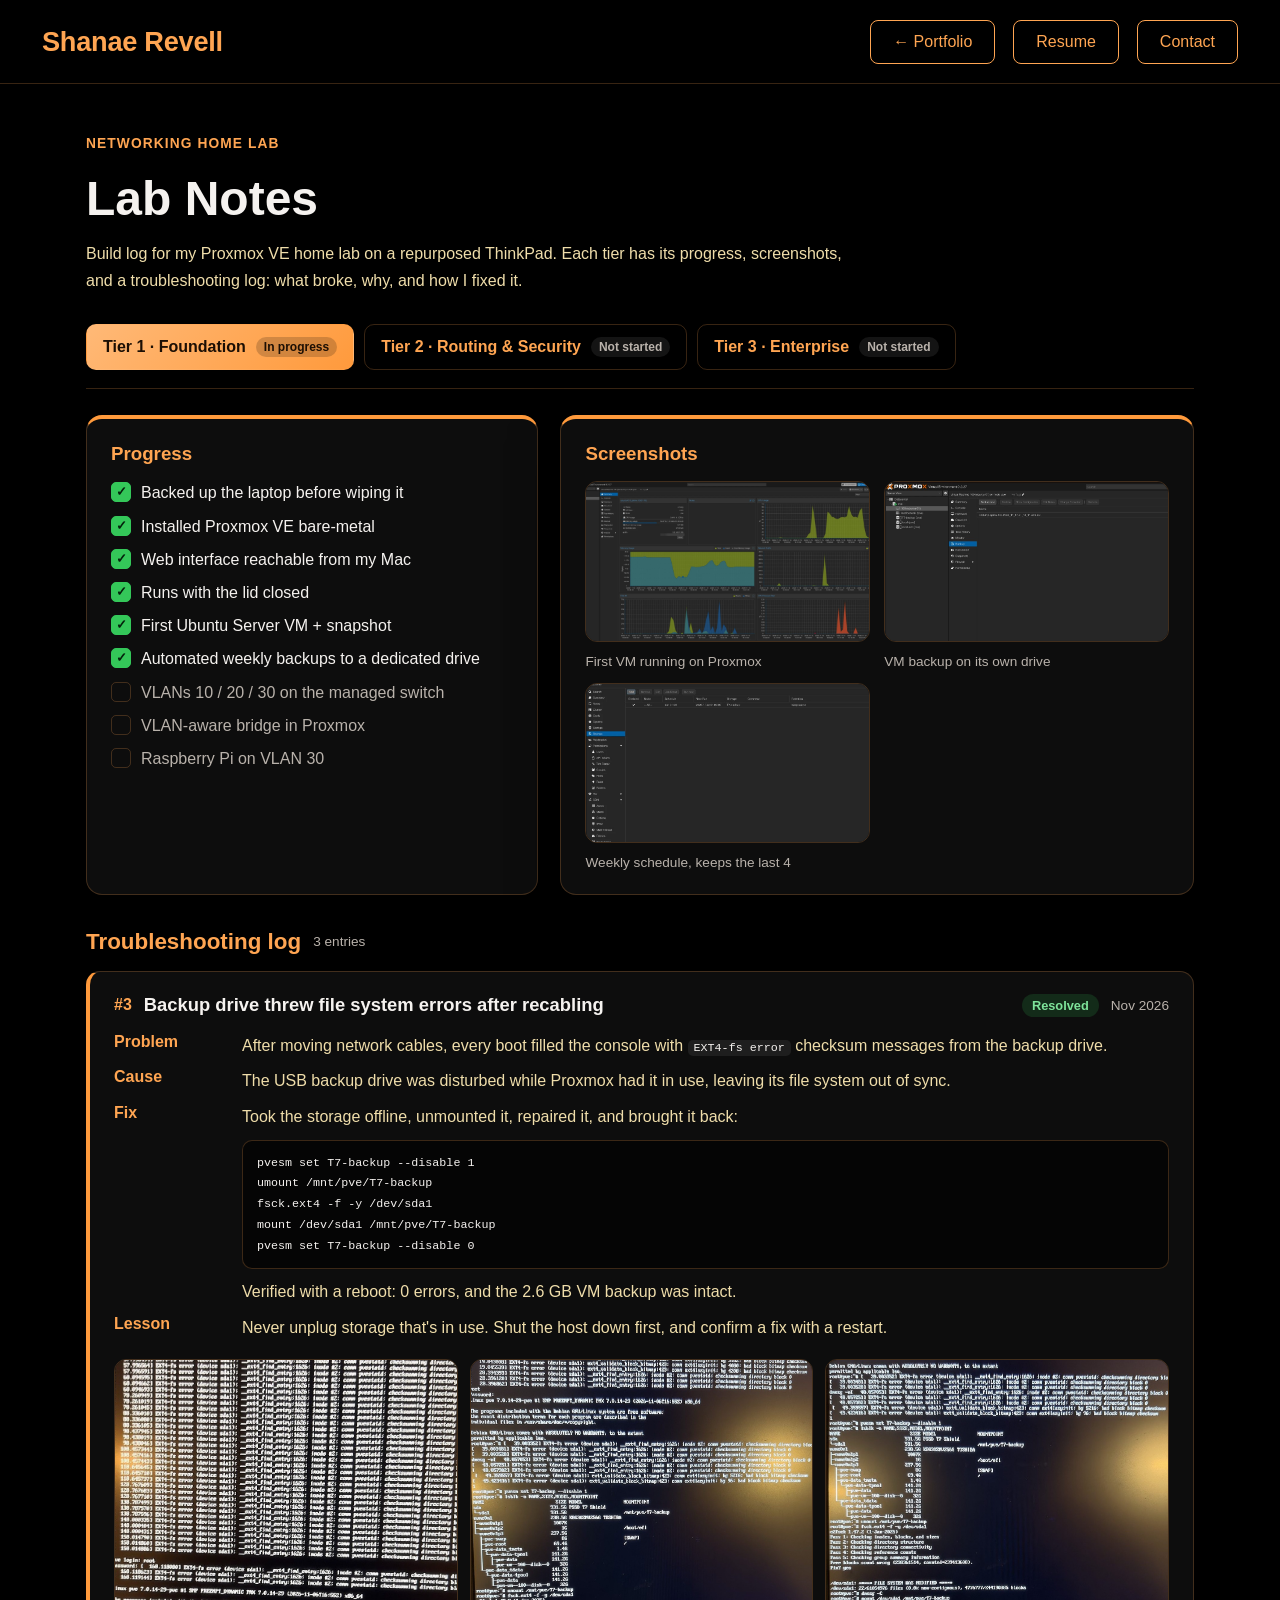
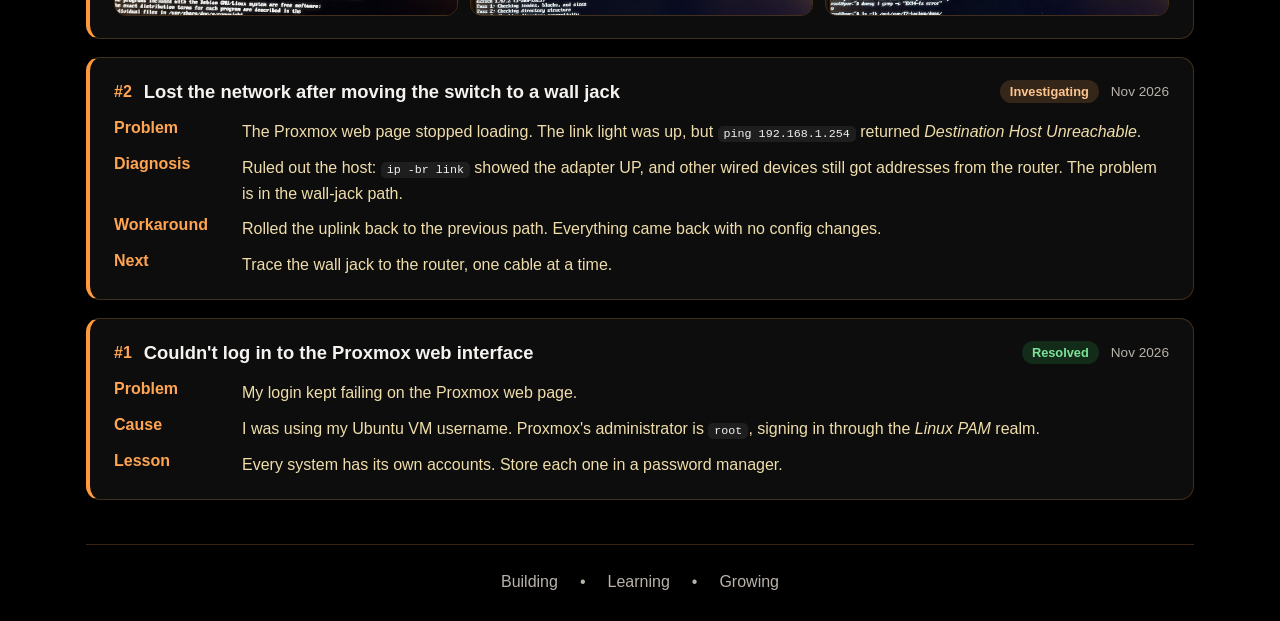
==== homelab.html @ 6f26cfc4 "Add Lab Notes page with per-tier troubleshooting log Home Lab card gets the backups screenshot and a" ====
<!DOCTYPE html>
<html lang="en">
<head>
  <!-- Basic page setup -->
  <meta charset="UTF-8" />
  <meta name="viewport" content="width=device-width, initial-scale=1.0" />

  <title>Home Lab Notes | Shanae Revell</title>
  <meta name="description" content="Build log for Shanae Revell's Proxmox home lab: progress by tier, screenshots, and a troubleshooting log of what broke and how it was fixed." />

  <!-- Tab icon -->
  <link rel="icon" href="images/favicon.svg" type="image/svg+xml" />
  <link rel="apple-touch-icon" href="images/apple-touch-icon.png" />
  <meta name="theme-color" content="#000000" />

  <!-- Same look as the main page, plus the styles only this page uses -->
  <link rel="stylesheet" href="style.css?v=37" />
  <link rel="stylesheet" href="labnotes.css?v=1" />
</head>

<body>

  <!-- =========================
       NAVIGATION BAR
  ========================== -->
  <header class="navbar">
    <h1 class="logo">Shanae Revell</h1>

    <nav aria-label="Main navigation">
      <a href="index.html#projects">← Portfolio</a>
      <a href="Documents/ShanaeRevell_Resume.pdf?v=5" target="_blank" rel="noopener noreferrer" data-goatcounter-click="resume-labnotes" data-goatcounter-title="Resume (lab notes)">Resume</a>
      <button type="button" id="contactButton">Contact</button>
    </nav>
  </header>

  <main class="container">

    <!-- =========================
         PAGE HEADER
    ========================== -->
    <section class="lab-header">
      <p class="eyebrow">Networking Home Lab</p>
      <h2>Lab Notes</h2>
      <p class="lab-intro">
        Build log for my Proxmox VE home lab on a repurposed ThinkPad. Each tier has its progress,
        screenshots, and a troubleshooting log: what broke, why, and how I fixed it.
      </p>
    </section>

    <!-- =========================
         TIER TABS
         Each button shows one tier. Works without JavaScript too
         (every tier is then shown, one after another).
    ========================== -->
    <div class="tier-tabs" role="tablist" aria-label="Lab tiers">
      <button type="button" class="tier-tab" role="tab" data-tier="tier-1">
        Tier 1 · Foundation <span class="tab-status status-progress">In progress</span>
      </button>
      <button type="button" class="tier-tab" role="tab" data-tier="tier-2">
        Tier 2 · Routing &amp; Security <span class="tab-status">Not started</span>
      </button>
      <button type="button" class="tier-tab" role="tab" data-tier="tier-3">
        Tier 3 · Enterprise <span class="tab-status">Not started</span>
      </button>
    </div>

    <!-- =========================
         TIER 1: FOUNDATION
    ========================== -->
    <section class="tier-panel" id="tier-1" role="tabpanel" aria-label="Tier 1: Foundation">

      <div class="tier-grid">
        <!-- Progress checklist -->
        <div class="lab-card">
          <h3>Progress</h3>
          <ul class="checklist">
            <li class="done">Backed up the laptop before wiping it</li>
            <li class="done">Installed Proxmox VE bare-metal</li>
            <li class="done">Web interface reachable from my Mac</li>
            <li class="done">Runs with the lid closed</li>
            <li class="done">First Ubuntu Server VM + snapshot</li>
            <li class="done">Automated weekly backups to a dedicated drive</li>
            <li>VLANs 10 / 20 / 30 on the managed switch</li>
            <li>VLAN-aware bridge in Proxmox</li>
            <li>Raspberry Pi on VLAN 30</li>
          </ul>
        </div>

        <!-- Screenshots (click to enlarge) -->
        <div class="lab-card">
          <h3>Screenshots</h3>
          <div class="lab-shots">
            <figure>
              <button type="button" class="screenshot-button" onclick="openImage('images/HomeLab-proxmox-summary.jpg')">
                <img src="images/HomeLab-proxmox-summary.jpg" alt="Proxmox summary for the ubuntu-01 VM" />
              </button>
              <figcaption>First VM running on Proxmox</figcaption>
            </figure>
            <figure>
              <button type="button" class="screenshot-button" onclick="openImage('images/homelab/t1-backups.jpg')">
                <img src="images/homelab/t1-backups-thumb.jpg" alt="Proxmox backup list showing a 2.71 GB backup of ubuntu-01 on T7-backup" />
              </button>
              <figcaption>VM backup on its own drive</figcaption>
            </figure>
            <figure>
              <button type="button" class="screenshot-button" onclick="openImage('images/homelab/t1-backup-job.jpg')">
                <img src="images/homelab/t1-backup-job-thumb.jpg" alt="Proxmox backup job: every Sunday at 01:00, keep last 4" />
              </button>
              <figcaption>Weekly schedule, keeps the last 4</figcaption>
            </figure>
          </div>
        </div>
      </div>

      <!-- Troubleshooting log for this tier -->
      <h3 class="log-title">Troubleshooting log <span class="log-count">3 entries</span></h3>

      <article class="issue">
        <header class="issue-head">
          <span class="issue-num">#3</span>
          <h4>Backup drive threw file system errors after recabling</h4>
          <span class="issue-status resolved">Resolved</span>
          <span class="issue-date">Nov 2026</span>
        </header>
        <dl class="issue-body">
          <dt>Problem</dt>
          <dd>After moving network cables, every boot filled the console with <code>EXT4-fs error</code> checksum messages from the backup drive.</dd>
          <dt>Cause</dt>
          <dd>The USB backup drive was disturbed while Proxmox had it in use, leaving its file system out of sync.</dd>
          <dt>Fix</dt>
          <dd>
            Took the storage offline, unmounted it, repaired it, and brought it back:
            <pre><code>pvesm set T7-backup --disable 1
umount /mnt/pve/T7-backup
fsck.ext4 -f -y /dev/sda1
mount /dev/sda1 /mnt/pve/T7-backup
pvesm set T7-backup --disable 0</code></pre>
            Verified with a reboot: 0 errors, and the 2.6 GB VM backup was intact.
          </dd>
          <dt>Lesson</dt>
          <dd>Never unplug storage that's in use. Shut the host down first, and confirm a fix with a restart.</dd>
        </dl>
        <div class="issue-shots">
          <button type="button" class="screenshot-button" onclick="openImage('images/homelab/t1-issue1-errors.jpg')">
            <img src="images/homelab/t1-issue1-errors.jpg" alt="Console full of EXT4-fs checksum errors" />
          </button>
          <button type="button" class="screenshot-button" onclick="openImage('images/homelab/t1-issue1-fsck.jpg')">
            <img src="images/homelab/t1-issue1-fsck.jpg" alt="fsck.ext4 completing all five passes and fixing the file system" />
          </button>
          <button type="button" class="screenshot-button" onclick="openImage('images/homelab/t1-issue1-verified.jpg')">
            <img src="images/homelab/t1-issue1-verified.jpg" alt="Zero EXT4 errors and the backup files listed after the repair" />
          </button>
        </div>
      </article>

      <article class="issue">
        <header class="issue-head">
          <span class="issue-num">#2</span>
          <h4>Lost the network after moving the switch to a wall jack</h4>
          <span class="issue-status open">Investigating</span>
          <span class="issue-date">Nov 2026</span>
        </header>
        <dl class="issue-body">
          <dt>Problem</dt>
          <dd>The Proxmox web page stopped loading. The link light was up, but <code>ping 192.168.1.254</code> returned <em>Destination Host Unreachable</em>.</dd>
          <dt>Diagnosis</dt>
          <dd>Ruled out the host: <code>ip -br link</code> showed the adapter UP, and other wired devices still got addresses from the router. The problem is in the wall-jack path.</dd>
          <dt>Workaround</dt>
          <dd>Rolled the uplink back to the previous path. Everything came back with no config changes.</dd>
          <dt>Next</dt>
          <dd>Trace the wall jack to the router, one cable at a time.</dd>
        </dl>
      </article>

      <article class="issue">
        <header class="issue-head">
          <span class="issue-num">#1</span>
          <h4>Couldn't log in to the Proxmox web interface</h4>
          <span class="issue-status resolved">Resolved</span>
          <span class="issue-date">Nov 2026</span>
        </header>
        <dl class="issue-body">
          <dt>Problem</dt>
          <dd>My login kept failing on the Proxmox web page.</dd>
          <dt>Cause</dt>
          <dd>I was using my Ubuntu VM username. Proxmox's administrator is <code>root</code>, signing in through the <em>Linux PAM</em> realm.</dd>
          <dt>Lesson</dt>
          <dd>Every system has its own accounts. Store each one in a password manager.</dd>
        </dl>
      </article>
    </section>

    <!-- =========================
         TIER 2: ROUTING & SECURITY
    ========================== -->
    <section class="tier-panel" id="tier-2" role="tabpanel" aria-label="Tier 2: Routing and Security">
      <div class="tier-grid">
        <div class="lab-card">
          <h3>Progress</h3>
          <ul class="checklist">
            <li>pfSense VM: WAN plus a VLAN trunk for the lab</li>
            <li>VLAN 20 / 30 interfaces with DHCP</li>
            <li>DNS for the lab</li>
            <li>Firewall rules: the Pi can't reach management</li>
            <li>WireGuard VPN from my phone</li>
            <li>Config backup</li>
          </ul>
        </div>
        <div class="lab-card">
          <h3>Screenshots</h3>
          <div class="lab-shots">
            <div class="placeholder-box">Firewall rules<br />coming soon</div>
            <div class="placeholder-box">VPN<br />coming soon</div>
          </div>
        </div>
      </div>
      <h3 class="log-title">Troubleshooting log <span class="log-count">no entries yet</span></h3>
      <p class="log-empty">Nothing has broken here yet. Give it time.</p>
    </section>

    <!-- =========================
         TIER 3: ENTERPRISE
    ========================== -->
    <section class="tier-panel" id="tier-3" role="tabpanel" aria-label="Tier 3: Enterprise">
      <div class="tier-grid">
        <div class="lab-card">
          <h3>Progress</h3>
          <ul class="checklist">
            <li>Windows Server domain controller (lab.internal)</li>
            <li>Windows 11 client joined to the domain</li>
            <li>OUs, users and groups</li>
            <li>Group Policy: password, mapped drive, wallpaper</li>
            <li>Monitoring (Zabbix or Grafana)</li>
            <li>Wazuh SIEM with logs from the DC and pfSense</li>
          </ul>
        </div>
        <div class="lab-card">
          <h3>Screenshots</h3>
          <div class="lab-shots">
            <div class="placeholder-box">Active Directory<br />coming soon</div>
            <div class="placeholder-box">Wazuh alerts<br />coming soon</div>
          </div>
        </div>
      </div>
      <h3 class="log-title">Troubleshooting log <span class="log-count">no entries yet</span></h3>
      <p class="log-empty">Nothing has broken here yet. Give it time.</p>
    </section>

    <!-- =========================
         FOOTER
    ========================== -->
    <footer>
      <span>Building</span>
      <span>•</span>
      <span>Learning</span>
      <span>•</span>
      <span>Growing</span>
    </footer>
  </main>

  <!-- Screenshot pop-up (click anywhere to close) -->
  <div class="image-modal" id="imageModal" onclick="closeImage()">
    <img id="expandedImage" src="" alt="Expanded lab screenshot" />
  </div>

  <!-- Contact pop-up -->
  <div class="modal-overlay" id="contactModal">
    <div class="modal-card">
      <button type="button" class="close-button" id="closeContact" aria-label="Close">×</button>
      <h2>Contact Shanae</h2>
      <p>Choose how you’d like to connect.</p>
      <div class="modal-links">
        <a href="mailto:shanaerevell@outlook.com" data-goatcounter-click="contact-email-labnotes" data-goatcounter-title="Email Me (lab notes)">Email Me</a>
        <a href="https://www.linkedin.com/in/shanaerevell" target="_blank" rel="noopener noreferrer" data-goatcounter-click="contact-linkedin-labnotes" data-goatcounter-title="LinkedIn (lab notes)">LinkedIn</a>
      </div>
    </div>
  </div>

  <script src="labnotes.js?v=1"></script>

  <!-- Visitor stats (GoatCounter), same as the main page -->
  <script data-goatcounter="https://shanaerevell.goatcounter.com/count"
          async src="https://gc.zgo.at/count.js"></script>
</body>
</html>
---- style.css ----
/* =========================
   GLOBAL RESET
   Removes default browser spacing
========================= */
* {
  margin: 0;
  padding: 0;
  box-sizing: border-box;
}

/* =========================
   COLOR VARIABLES
   Reusable colors for the whole site
========================= */
:root {
  /* Page */
  --bg: #000000;                       /* jet black */
  --nav-bg: rgba(0, 0, 0, 0.88);
  --card: #0d0d0d;                     /* project cards, profile card */
  --card-soft: #141414;                /* contact pop-up */
  --shadow: 0 18px 48px rgba(0, 0, 0, 0.55);
  --overlay: rgba(0, 0, 0, 0.75);

  /* Text */
  --text: #f5f2ef;
  --muted: #b9b2ab;
  --body-text: #efddaa;               /* soft yellow for paragraphs */

  /* Accent: a lighter, softer orange */
  --orange: #ffa552;                   /* headings, labels, links */
  --orange-bright: #ff9a3c;            /* lines, card stripes */
  --on-accent: #1c0f04;                /* text on orange buttons */
  --button-gradient: linear-gradient(135deg, #ffb977, #ff9a3c);
  --line-gradient: linear-gradient(90deg, #ff9a3c, #ffd29e);
  --border: rgba(255, 165, 82, 0.22);
  --glow: rgba(255, 165, 82, 0.25);

  /* Tags and placeholders */
  --tag-bg: rgba(255, 165, 82, 0.10);
  --tag-text: #ffc58f;
  --placeholder-bg: rgba(255, 165, 82, 0.04);

  /* Status dot ("In Progress") */
  --green: #34c759;
}

/* =========================
   PAGE BASE
========================= */
body {
  min-height: 100vh;
  background: var(--bg);
  color: var(--text);
  font-family: Arial, Helvetica, sans-serif;
}

/* =========================
   NAVIGATION BAR
========================= */
.navbar {
  height: 84px;
  padding: 0 42px;
  display: flex;
  justify-content: space-between;
  align-items: center;
  border-bottom: 1px solid var(--border);
  background: var(--nav-bg);
  backdrop-filter: blur(8px);
  position: sticky;
  top: 0;
  z-index: 50;
}

.logo {
  color: var(--orange);
  letter-spacing: -0.01em;
  font-size: 1.7rem;
  font-weight: 600;
}

nav {
  display: flex;
  align-items: center;
  gap: 18px;
}

/* Nav links and Contact button */
nav a,
nav button {
  color: var(--orange);
  background: transparent;
  border: 1px solid var(--orange);
  border-radius: 8px;
  padding: 12px 22px;
  text-decoration: none;
  cursor: pointer;
  transition: all 0.25s ease;
  font-size: 1rem;
  font-weight: 500;
}

nav a:hover,
nav button:hover {
  background: var(--button-gradient);
  color: var(--on-accent);
  transform: translateY(-2px);
  box-shadow: 0 8px 24px var(--glow);
}

/* =========================
   MAIN CONTAINER
========================= */
.container {
  max-width: 1180px;
  margin: 0 auto;
  padding: 52px 36px 30px;
}

/* =========================
   HERO SECTION
   330px = avatar column
   1fr = remaining space for text
========================= */
.hero {
  display: grid;
  grid-template-columns: 330px 1fr;
  gap: 64px;
  align-items: center;
  margin-bottom: 44px;
}

/* Profile image and button box */
.profile-card {
  border: 1px solid var(--border);
  border-radius: 16px;
  overflow: hidden;
  background: var(--card);
  box-shadow: var(--shadow);
}

.profile-card img {
  width: 100%;
  height: 330px;
  object-fit: cover;
  display: block;
}

/* Buttons under avatar */
.profile-actions {
  padding: 20px;
  display: grid;
  gap: 14px;
}

.profile-actions a,
.profile-actions button,
.modal-links a {
  text-decoration: none;
  color: var(--text);
  background: transparent;
  border: 1px solid var(--border);
  border-radius: 8px;
  padding: 14px 18px;
  text-align: center;
  font-size: 1rem;
  font-weight: 500;
  cursor: pointer;
  transition: all 0.25s ease;
}

/* Main Contact button under avatar */
.profile-actions button:first-child {
  background: var(--button-gradient);
  border: none;
  color: var(--on-accent);
  font-weight: 600;
}

.profile-actions a:hover,
.profile-actions button:hover,
.modal-links a:hover {
  transform: translateY(-2px);
  background: var(--button-gradient);
  border-color: transparent;
  color: var(--on-accent);
  box-shadow: 0 8px 24px var(--glow);
}

/* =========================
   ABOUT TEXT
   Right side of the hero: label, headline and orange line
   (badges and paragraphs continue after the MOONWALKER section)
========================= */
.hero-text {
  max-width: 660px;
}

/* small orange label above the headline */
.eyebrow {
  color: var(--orange);
  text-transform: uppercase;
  letter-spacing: 0.08em;
  font-size: 0.86rem;
  font-weight: 600;
  margin-bottom: 20px;
}

/* headline: grows and shrinks with the screen width (min 2.8rem, max 4.4rem) */
.hero-text h2 {
  font-size: clamp(2.8rem, 5vw, 4.4rem);
  line-height: 1.12;
  font-weight: 600;
  margin-bottom: 24px;
}

/* short orange bar under the headline (the moonwalker stands on it) */
.orange-line {
  width: 78px;
  height: 4px;
  border-radius: 4px;
  background: var(--line-gradient);
  margin-bottom: 30px;
}

/* =========================
   MOONWALKER (the little figure on the orange line)
   The routine: moonwalks in from the right -> faces you -> turns away to
   read the headline -> turns back and nods "yes" -> tips its hat ->
   moonwalks off to the left. Plays once when the page loads. After it
   leaves, each click on the line plays the next act, once each:
   skate + wave -> bike joy ride -> run + catch breath. Then it's over
   until the page is refreshed.
   script.js decides WHEN each step happens; this CSS decides what each
   step LOOKS like.

   How the pieces talk to each other:
   - script.js adds a class (like "is-reading") to start a move,
     and removes it to stop.
   - script.js sets data-view="front" (or side, read...) on the figure
     to pick which drawing of the figure is shown.
========================= */

/* ---- 1. The stage: the strip under the headline the figure walks on ---- */
.moonwalk-stage {
  position: relative;          /* lets the figure be placed inside it */
  width: min(100%, 320px);     /* 320px wide, or less on small phones */
  height: 52px;
  margin-top: -14px;
  margin-bottom: 30px;
}

/* faint "floor" line the figure slides along */
.moonwalk-stage::before {
  content: "";
  position: absolute;
  left: 0;
  right: 0;
  bottom: 1px;
  height: 1px;
  background: linear-gradient(90deg, var(--border), transparent);
}

/* the short orange line sits at the left end of the floor */
.moonwalk-stage .orange-line {
  position: absolute;
  left: 0;
  bottom: 0;
  margin: 0;
}

/* once the figure has left, the line shows a pointer: click for the next act
   (no pointer once all the acts have played) */
.moonwalk-stage.is-gone { cursor: pointer; }
.moonwalk-stage.is-finished { cursor: default; }


/* ---- 2. The figure itself (a button, so keyboard users can bring it
   back with Tab + Enter once it has left) ---- */
.moonwalker {
  position: absolute;
  left: 26px;                  /* resting spot: standing on the orange line */
  bottom: 3px;
  width: 25px;
  height: 38px;
  padding: 0;
  border: 0;
  background: none;
  border-radius: 6px;
}

/* outline when someone reaches it with the Tab key */
.moonwalker:focus-visible {
  outline: 2px solid var(--orange);
  outline-offset: 3px;
}

.moonwalker svg {
  display: block;
  width: 100%;
  height: 100%;
  overflow: visible;           /* lets the hat poke above the box */
  transform-origin: 50% 100%;  /* turns pivot at the feet */
}

/* hidden after it walks off (until replayed) */
.is-gone .moonwalker { opacity: 0; }


/* ---- 3. Colors and line style of the drawing ---- */
.moonwalker line,
.moonwalker polyline {
  fill: none;
  stroke: var(--orange);
  stroke-width: 3;
  stroke-linecap: round;
  stroke-linejoin: round;
}

.moonwalker circle { fill: var(--orange); }      /* head */
.moonwalker .mw-eye { fill: var(--bg); }         /* black eyes */

/* hat: dark crown with an orange outline so it stands out from the head */
.moonwalker rect {
  fill: var(--bg);
  stroke: var(--orange);
  stroke-width: 2;
}

/* far-side arm and leg are a darker orange, for a bit of depth */
.moonwalker .mw-far,
.mw-leg-b line,
.mw-arm-b line {
  stroke: #c9783a;
}


/* ---- 4. Views: show ONE drawing of the figure at a time ----
   side    = profile, used while moonwalking
   front   = facing you
   q-front = three-quarter front (in-between pose while turning)
   q-back  = three-quarter back (in-between pose while turning)
   read    = turned away, leaning in, hand on chin
   bike    = joy riding a bike (loop #3)
   tired   = bent over catching its breath (loop #4) */
.mw-view { display: none; }

.moonwalker[data-view="side"]    .view-side,
.moonwalker[data-view="front"]   .view-front,
.moonwalker[data-view="q-front"] .view-q-front,
.moonwalker[data-view="q-back"]  .view-q-back,
.moonwalker[data-view="read"]    .view-read,
.moonwalker[data-view="bike"]    .view-bike,
.moonwalker[data-view="tired"]   .view-tired {
  display: inline;
}


/* ---- 5. Joints and resting pose (side view) ----
   transform-origin = the point a body part swings around,
   in the drawing's own units (the SVG is 40 wide x 60 tall). */
.mw-leg   { transform-origin: 20px 32px; }   /* hip */
.mw-shin  { transform-origin: 20px 44px; }   /* knee */
.mw-foot  { transform-origin: 20px 57px; }   /* ankle */
.mw-arm   { transform-origin: 20px 17px; }   /* shoulder */
.mw-upper { transform-origin: 20px 32px; }   /* waist */

/* standing still: arms slightly out so it looks like a person, not a pin */
.mw-arm-a { transform: rotate(-22deg); }
.mw-arm-b { transform: rotate(22deg); }
.mw-leg-b { transform: rotate(8deg); }


/* ---- 6. Moonwalking (walking in, and walking off) ---- */

/* walking in: slide from the right end of the floor to the orange line */
.is-playing .moonwalker {
  animation: mw-travel 7s linear both;
}

@keyframes mw-travel {
  0%   { left: calc(100% - 28px); opacity: 0; }
  6%   { opacity: 1; }
  100% { left: 26px; opacity: 1; }
}

/* walking off: keep gliding left, the way it came in, and fade out */
.is-leaving .moonwalker {
  animation: mw-exit 4s linear forwards;
}

@keyframes mw-exit {
  0%   { left: 26px; opacity: 1; }
  45%  { opacity: 1; }
  100% { left: -40px; opacity: 0; }
}

/* the dance steps, used both walking in and walking off */
.is-playing .mw-upper, .is-leaving .mw-upper { animation: mw-bob   0.35s ease-in-out 20 alternate; }
.is-playing .mw-leg,   .is-leaving .mw-leg   { animation: mw-thigh 0.7s linear 10; }
.is-playing .mw-shin,  .is-leaving .mw-shin  { animation: mw-knee  0.7s linear 10; }
.is-playing .mw-foot,  .is-leaving .mw-foot  { animation: mw-ankle 0.7s linear 10; }
.is-playing .mw-arm,   .is-leaving .mw-arm   { animation: mw-swing 0.7s ease-in-out 10; }

/* the far leg and arm run half a step behind the near ones */
.is-playing .mw-leg-b,
.is-playing .mw-leg-b .mw-shin,
.is-playing .mw-leg-b .mw-foot,
.is-playing .mw-arm-b,
.is-leaving .mw-leg-b,
.is-leaving .mw-leg-b .mw-shin,
.is-leaving .mw-leg-b .mw-foot,
.is-leaving .mw-arm-b {
  animation-delay: -0.35s;
}

/* body leans back slightly and bobs with each step */
@keyframes mw-bob {
  from { transform: rotate(-5deg) translateY(0); }
  to   { transform: rotate(-5deg) translateY(1px); }
}

/* each leg: flat foot slides back, then pops up onto the toe with a bent knee */
@keyframes mw-thigh {
  0%   { transform: rotate(0deg); }
  48%  { transform: rotate(24deg); }
  56%  { transform: rotate(-18deg); }
  90%  { transform: rotate(-16deg); }
  100% { transform: rotate(0deg); }
}

@keyframes mw-knee {
  0%, 48% { transform: rotate(0deg); }
  56%     { transform: rotate(62deg); }
  90%     { transform: rotate(58deg); }
  100%    { transform: rotate(0deg); }
}

@keyframes mw-ankle {
  0%, 48% { transform: rotate(0deg); }
  56%     { transform: rotate(16deg); }
  90%     { transform: rotate(18deg); }
  100%    { transform: rotate(0deg); }
}

/* arms swing gently */
@keyframes mw-swing {
  0%, 100% { transform: rotate(-8deg); }
  50%      { transform: rotate(14deg); }
}


/* ---- 7. Turning around ----
   script.js swaps the view one pose at a time (side -> q-front -> front);
   this adds a small dip, like shifting weight between feet. */
.moonwalker.is-turning svg {
  animation: mw-turn var(--turn-ms, 440ms) ease-in-out;
}

@keyframes mw-turn {
  0%, 100% { transform: translateY(0) scaleX(1); }
  50%      { transform: translateY(1px) scaleX(0.94); }
}


/* ---- 8. Reading the headline ----
   The "read" pose leans in with a hand on its chin; the head drifts
   slowly along each line of words, then eases back for the next line. */
.moonwalker.is-reading .mw-head-read {
  animation: mw-read 1.8s ease-in-out 2;
}

@keyframes mw-read {
  0%   { transform: translate(-0.6px, 0); }
  65%  { transform: translate(1px, -0.4px); }
  78%  { transform: translate(1px, -0.4px); }
  100% { transform: translate(-0.6px, 0); }
}


/* ---- 9. Nodding "yes" ----
   The face tips down (eyes and hat brim drop, head dips a little),
   then comes back up. Done twice. */
.moonwalker.is-nodding .mw-front-head        { animation: mw-nod-head 0.6s ease-in-out 2; }
.moonwalker.is-nodding .mw-front-head .mw-eye { animation: mw-nod-eyes 0.6s ease-in-out 2; }
.moonwalker.is-nodding .mw-front-head .mw-hat { animation: mw-nod-hat  0.6s ease-in-out 2; }

@keyframes mw-nod-head {
  0%, 100% { transform: translateY(0); }
  35%      { transform: translateY(1px); }
}

@keyframes mw-nod-eyes {
  0%, 100% { transform: translateY(0); }
  35%      { transform: translateY(2.2px); }
}

@keyframes mw-nod-hat {
  0%, 100% { transform: translateY(0); }
  35%      { transform: translateY(1.6px); }
}


/* ---- 10. Tipping the hat ----
   Hand goes up to the brim, lifts and tilts the hat, puts it back. */
.mw-tip-arm { transform-origin: 20px 17px; }   /* shoulder */
.mw-hat     { transform-origin: 14px 3px; }    /* left edge of the brim */

.moonwalker.is-tipping .mw-tip-arm {
  animation: mw-tip-arm 1.4s ease-in-out both;
}

.moonwalker.is-tipping .view-front .mw-hat {
  animation: mw-tip-hat 1.4s ease-in-out both;
}

@keyframes mw-tip-arm {
  0%        { transform: rotate(0deg); }
  30%, 80%  { transform: rotate(135deg); }
  100%      { transform: rotate(0deg); }
}

@keyframes mw-tip-hat {
  0%, 30%   { transform: translate(0, 0) rotate(0deg); }
  48%, 64%  { transform: translate(-1px, -3px) rotate(-20deg); }
  80%, 100% { transform: translate(0, 0) rotate(0deg); }
}


/* ---- 11. Skating (act #2: left to right) ----
   A beginner skater: helmet and elbow pads on, leaning BACK, knees bent
   and stiff, short choppy steps, arms stuck out in front for balance and
   a constant wobble. Early on it nearly falls backward (arms windmilling),
   stalls, recovers, then waves hello and fades out near its starting point. */

/* skate gear is hidden unless skating: wheels, helmet, elbow pads */
.mw-wheel,
.mw-skate-helmet,
.mw-pad { display: none; }

.is-skating .mw-wheel,
.is-skating .mw-skate-helmet,
.is-skating .mw-pad { display: inline; }

.is-skating .view-side .mw-hat { display: none; }   /* helmet replaces the hat */

/* helmet and pads: dark with an orange outline so they show on the body */
.moonwalker .mw-skate-helmet path,
.moonwalker .mw-pad {
  fill: var(--bg);
  stroke: var(--orange);
  stroke-width: 1.6;
}

/* Two animations on the whole figure, both 5.5s:
   - the trip across (hesitant: speeds up, stalls during the near-fall)
   - the near-fall (tips way back, lurches forward, steadies) */
.is-skating .moonwalker {
  transform-origin: 50% 100%;   /* tipping pivots at the skates */
  animation:
    mw-skate-path 5.5s linear forwards,
    mw-skate-nearfall 5.5s ease-in-out forwards;
}

/* left = start + (share of the way across) x (width of the strip) */
@keyframes mw-skate-path {
  0%   { left: -10px; opacity: 0; }
  10%  { opacity: 1; }
  14%  { left: calc(-10px + (100% - 18px) * 0.12); }  /* shaky start */
  30%  { left: calc(-10px + (100% - 18px) * 0.16); }  /* nearly falls: barely moves */
  50%  { left: calc(-10px + (100% - 18px) * 0.45); }  /* finds its feet */
  72%  { left: calc(-10px + (100% - 18px) * 0.72); opacity: 1; }
  100% { left: calc(100% - 28px); opacity: 0; }
}

/* the near-fall. Negative = tipping backward. */
@keyframes mw-skate-nearfall {
  0%, 11%   { transform: rotate(0deg); }
  16%       { transform: rotate(-22deg); }  /* whoa! falling back... */
  20%       { transform: rotate(-15deg); }
  24%       { transform: rotate(-24deg); }  /* ...still falling... */
  30%       { transform: rotate(6deg); }    /* lurches forward to save it */
  34%       { transform: rotate(-3deg); }
  38%, 100% { transform: rotate(0deg); }    /* phew */
}

/* constant small wobble, side to side, uneven like a real beginner
   (pivots at the skates; translateY keeps the skates on the floor) */
.is-skating .moonwalker svg {
  animation: mw-skate-wobble 2.2s ease-in-out infinite;
}

@keyframes mw-skate-wobble {
  0%, 100% { transform: translateY(3.5px) rotate(-3deg); }
  20%      { transform: translateY(3.5px) rotate(4deg); }
  35%      { transform: translateY(3.5px) rotate(-6deg); }
  55%      { transform: translateY(3.5px) rotate(2deg); }
  70%      { transform: translateY(3.5px) rotate(-4deg); }
  85%      { transform: translateY(3.5px) rotate(5deg); }
}

/* upper body leans BACK (unsure of itself) and rocks unevenly */
.is-skating .mw-upper {
  animation: mw-skate-lean 1.4s ease-in-out infinite;
}

@keyframes mw-skate-lean {
  0%, 100% { transform: rotate(-8deg); }
  30%      { transform: rotate(-14deg); }
  55%      { transform: rotate(-6deg); }
  80%      { transform: rotate(-12deg); }
}

/* legs: short, careful shuffling steps with stiff, bent knees */
.is-skating .mw-leg  { animation: mw-skate-thigh 0.8s ease-in-out infinite; }
.is-skating .mw-shin { animation: mw-skate-knee  0.8s ease-in-out infinite; }
.is-skating .mw-foot { animation: mw-skate-foot  0.8s ease-in-out infinite; }

/* the other leg steps half a stride later */
.is-skating .mw-leg-b,
.is-skating .mw-leg-b .mw-shin,
.is-skating .mw-leg-b .mw-foot {
  animation-delay: -0.4s;
}

@keyframes mw-skate-thigh {
  0%, 100% { transform: rotate(-12deg); }  /* skate a little in front */
  50%      { transform: rotate(14deg); }   /* small push back */
}

@keyframes mw-skate-knee {
  0%, 100% { transform: rotate(40deg); }   /* knees stay bent the whole time */
  25%      { transform: rotate(48deg); }
  50%      { transform: rotate(30deg); }
  75%      { transform: rotate(46deg); }
}

/* foot turns against the leg so the skate stays (mostly) flat */
@keyframes mw-skate-foot {
  0%, 100% { transform: rotate(-28deg); }
  25%      { transform: rotate(-45deg); }
  50%      { transform: rotate(-44deg); }
  75%      { transform: rotate(-40deg); }
}

/* arms: both held out in front for balance. During the near-fall they
   windmill; halfway across the near arm waves hello. (Both 5.5s.)
   More negative = arm higher in front. */
.is-skating .mw-arm-a { animation: mw-skate-arm-near 5.5s ease-in-out forwards; }
.is-skating .mw-arm-b { animation: mw-skate-arm-far  5.5s ease-in-out forwards; }

@keyframes mw-skate-arm-near {
  0%   { transform: rotate(-70deg); }   /* arms out for balance */
  8%   { transform: rotate(-55deg); }
  12%  { transform: rotate(-70deg); }
  14%  { transform: rotate(-150deg); }  /* windmilling... */
  17%  { transform: rotate(-40deg); }
  20%  { transform: rotate(-160deg); }
  23%  { transform: rotate(-60deg); }
  27%  { transform: rotate(-140deg); }
  31%  { transform: rotate(-70deg); }   /* phew, arms out again */
  38%  { transform: rotate(-125deg); }  /* careful wave hello */
  43%  { transform: rotate(-145deg); }
  48%  { transform: rotate(-110deg); }
  53%  { transform: rotate(-145deg); }
  58%  { transform: rotate(-110deg); }
  63%  { transform: rotate(-145deg); }
  68%  { transform: rotate(-125deg); }
  74%  { transform: rotate(-70deg); }   /* arms out again */
  82%  { transform: rotate(-55deg); }
  90%  { transform: rotate(-75deg); }
  100% { transform: rotate(-65deg); }
}

@keyframes mw-skate-arm-far {
  0%   { transform: rotate(-55deg); }
  8%   { transform: rotate(-70deg); }
  12%  { transform: rotate(-55deg); }
  14%  { transform: rotate(-20deg); }   /* windmilling the other way */
  17%  { transform: rotate(-150deg); }
  20%  { transform: rotate(-30deg); }
  23%  { transform: rotate(-140deg); }
  27%  { transform: rotate(-50deg); }
  31%, 100% { transform: rotate(-60deg); }  /* held out for balance */
}


/* ---- 12. Biking (loop #3: same path as the moonwalk, right to left) ----
   Joy ride to the left: helmet on, wheels spinning, hands on the
   handlebar, legs stretched out, then fades out at the left end. */
.is-biking .moonwalker {
  animation: mw-bike-path 6s linear forwards;
}

@keyframes mw-bike-path {
  0%   { left: calc(100% - 28px); opacity: 0; }
  8%   { opacity: 1; }
  80%  { opacity: 1; }
  100% { left: -20px; opacity: 0; }
}

/* bike lines: thinner than the body so the rider stands out */
.view-bike .mw-bike-frame,
.view-bike .mw-bike-wheel line {
  stroke-width: 2;
}

.view-bike .mw-bike-wheel circle {
  fill: none;
  stroke: var(--orange);
  stroke-width: 2;
}

/* wheels spin */
.mw-wheel-back  { transform-origin: 4px 52px; }
.mw-wheel-front { transform-origin: 36px 52px; }

.is-biking .mw-bike-wheel {
  animation: mw-spin 0.6s linear infinite;
}

@keyframes mw-spin {
  to { transform: rotate(360deg); }
}

/* helmet: dark dome with an orange outline */
.view-bike .mw-helmet {
  fill: var(--bg);
  stroke: var(--orange);
  stroke-width: 1.8;
}

/* joy ride: hands on the handlebar, legs stretched out off the pedals
   and wiggling a little ("wheee!"). Pivot: the hip. */
.mw-joy-leg { transform-origin: 14px 35px; }

.is-biking .mw-joy-leg { animation: mw-joy-leg 0.6s ease-in-out infinite alternate; }
.is-biking .mw-joy-leg-b { animation-delay: -0.3s; }

@keyframes mw-joy-leg {
  from { transform: rotate(-5deg); }
  to   { transform: rotate(5deg); }
}


/* ---- 13. Jogging (loop #4: same path as the skate, left to right) ----
   Headband on. Jogs in, slows to a stop in the middle, bends over to
   catch its breath (hands on knees), stands back up, runs off and fades
   out at the right end. script.js swaps to the "tired" drawing for the stop. */
/* Two moves, 8 seconds in all:
   0 - 2.8s   run in and slow down gently to a stop in the middle (ease-out)
   2.8 - 5.2s stopped, catching its breath
   5.2 - 8s   speed up again and run off, fading out (ease-in) */
.is-jogging .moonwalker {
  animation:
    mw-jog-in  2.8s ease-out forwards,
    mw-jog-out 2.8s ease-in 5.2s forwards;
}

@keyframes mw-jog-in {
  0%   { left: -10px; opacity: 0; }
  15%  { opacity: 1; }
  100% { left: calc(50% - 12px); opacity: 1; }
}

@keyframes mw-jog-out {
  0%   { left: calc(50% - 12px); opacity: 1; }
  70%  { opacity: 1; }
  100% { left: calc(100% - 28px); opacity: 0; }
}

/* headband instead of the hat while jogging */
.mw-headband { display: none; }
.is-jogging .view-side .mw-hat { display: none; }
.is-jogging .mw-headband { display: inline; }

.moonwalker .mw-headband line,
.moonwalker .mw-headband-on line {
  stroke: #c9783a;          /* darker orange so it shows on the head */
  stroke-width: 2;
}

/* ---- the running stride ----
   One stride = 0.6s. Each leg goes through the phases of a real run:
     foot lands in front -> body passes over it -> pushes off the toe behind
     -> heel kicks up toward the seat -> knee drives forward -> lands again.
   The far leg is half a stride behind. Each arm is bent at the elbow and
   swings opposite its leg (left leg forward = right arm forward). */

/* arms bend at the elbow while running */
.mw-arm-bent { display: none; }
.is-jogging .view-side .mw-arm-bent { display: inline; }
.is-jogging .view-side .mw-arm-straight { display: none; }

/* body leans forward a little */
.is-jogging .mw-upper {
  transform: rotate(10deg);
}

/* the whole runner rises off the ground between steps and dips on landing
   (twice per stride: once for each foot) */
.is-jogging .moonwalker svg {
  animation: mw-run-bounce 0.3s ease-in-out infinite;
}

@keyframes mw-run-bounce {
  0%, 100% { transform: translateY(0.5px); }   /* landing: lowest */
  50%      { transform: translateY(-1.5px); }  /* in the air: highest */
}

/* no bouncing while stopped to catch its breath */
.is-jogging .moonwalker[data-view="tired"] svg {
  animation: none;
}

.is-jogging .mw-leg  { animation: mw-run-thigh 0.6s linear infinite; }
.is-jogging .mw-shin { animation: mw-run-knee  0.6s linear infinite; }
.is-jogging .mw-foot { animation: mw-run-ankle 0.6s linear infinite; }
.is-jogging .mw-arm  { animation: mw-run-arm   0.6s ease-in-out infinite; }

/* far leg and far arm: half a stride behind */
.is-jogging .mw-leg-b,
.is-jogging .mw-leg-b .mw-shin,
.is-jogging .mw-leg-b .mw-foot,
.is-jogging .mw-arm-b {
  animation-delay: -0.3s;
}

/* hip: negative = leg forward, positive = leg behind */
@keyframes mw-run-thigh {
  0%   { transform: rotate(-30deg); }  /* foot lands in front */
  25%  { transform: rotate(0deg); }    /* body over the foot */
  50%  { transform: rotate(35deg); }   /* push off, leg behind */
  62%  { transform: rotate(25deg); }   /* foot leaves the ground */
  75%  { transform: rotate(-25deg); }  /* swinging through */
  88%  { transform: rotate(-62deg); }  /* big knee drive: thigh comes up high */
  100% { transform: rotate(-30deg); }  /* reaching to land */
}

/* knee: bigger number = more bent (heel closer to the seat) */
@keyframes mw-run-knee {
  0%   { transform: rotate(20deg); }   /* almost straight on landing */
  25%  { transform: rotate(38deg); }   /* soft knee absorbs the landing */
  50%  { transform: rotate(15deg); }   /* straight-ish to push off */
  62%  { transform: rotate(105deg); }  /* heel kicks up behind */
  75%  { transform: rotate(140deg); }  /* heel tucked right up to the seat */
  88%  { transform: rotate(85deg); }   /* lower leg swings out under the high knee */
  100% { transform: rotate(20deg); }
}

/* ankle: toe points down as it pushes off, flexes up before landing */
@keyframes mw-run-ankle {
  0%   { transform: rotate(-10deg); }
  25%  { transform: rotate(0deg); }
  50%  { transform: rotate(35deg); }
  75%  { transform: rotate(20deg); }
  100% { transform: rotate(-10deg); }
}

/* arm swing (opposite the same-side leg): positive = back, negative = forward */
@keyframes mw-run-arm {
  0%, 100% { transform: rotate(40deg); }   /* same-side leg in front -> arm back */
  50%      { transform: rotate(-45deg); }  /* same-side leg behind -> arm forward */
}

/* catching its breath, in three smooth parts (script.js adds the classes):
   1. is-bending: the upper body folds down from standing to hands-on-knees
   2. (no extra class): slow, deep breaths, the back rising and falling
   3. is-straightening: stands back up before running off */
.mw-pant { transform-origin: 17px 33px; }   /* the hips */

.is-jogging .mw-pant {
  animation: mw-pant 0.7s ease-in-out infinite alternate;
}

@keyframes mw-pant {
  from { transform: rotate(0deg) translateY(0); }
  to   { transform: rotate(3deg) translateY(0.8px); }
}

.is-jogging .moonwalker.is-bending .mw-pant {
  animation: mw-bend-down 0.5s ease-out;
}

.is-jogging .moonwalker.is-straightening .mw-pant {
  animation: mw-bend-up 0.5s ease-in forwards;
}

@keyframes mw-bend-down {
  from { transform: rotate(-55deg); }   /* standing up */
  to   { transform: rotate(0deg); }     /* bent over */
}

@keyframes mw-bend-up {
  from { transform: rotate(0deg); }
  to   { transform: rotate(-55deg); }
}


/* ---- 14. Reduced motion ----
   People who turn on "reduce motion" on their device get no animation:
   the figure just stands on the line, facing them. */
@media (prefers-reduced-motion: reduce) {
  .moonwalker,
  .moonwalker * {
    animation: none !important;
  }
}

/* =========================
   ABOUT TEXT (continued)
   Headline label, credential badges and the intro paragraphs
========================= */

/* Keep the label above the headline orange (the paragraph color below would override it) */
.hero-text .eyebrow {
  color: var(--orange);
}

.credential-badges {
  list-style: none;
  display: flex;
  flex-wrap: wrap;
  gap: 8px;
  margin: -8px 0 26px;
}

.credential-badges li {
  border: 1px solid var(--orange);
  color: var(--orange);
  background: var(--tag-bg);
  padding: 6px 11px;
  border-radius: 999px;
  font-size: 0.8rem;
  max-width: 100%;           /* a long badge wraps instead of running off a phone screen */
  font-weight: 600;
  letter-spacing: 0.01em;
}

.hero-text p {
  color: var(--body-text);
  font-size: 1.08rem;
  line-height: 1.8;
  margin-bottom: 22px;
}

/* =========================
   PROJECTS SECTION
========================= */
.projects-section {
  display: grid;
  gap: 28px;
}

/* one card per project: info on the left, screenshots on the right */
.project-feature-card {
  background: var(--card);
  border: 1px solid var(--border);
  border-radius: 16px;
  padding: 30px;
  box-shadow: var(--shadow);
  border-top: 4px solid var(--orange-bright);
  display: grid;
  grid-template-columns: 1fr 1fr;
  gap: 28px;
  align-items: start;
}

.project-info h2 {
  font-size: 2rem;
  margin-bottom: 16px;
  font-weight: 600;
}

.project-info p {
  color: var(--body-text);
  line-height: 1.7;
  margin-bottom: 20px;
}

.project-info h3 {
  color: var(--orange);
  margin-bottom: 14px;
  font-weight: 600;
}

/* "Languages / Platforms Used" tags */
.tech-tags {
  display: flex;
  flex-wrap: wrap;
  gap: 10px;
  margin-bottom: 22px;
}

.tech-tags span {
  border: 1px solid var(--border);
  background: var(--tag-bg);
  color: var(--tag-text);
  font-weight: 500;
  padding: 9px 13px;
  border-radius: 8px;
  font-size: 0.9rem;
}

/* 2 x 2 grid of screenshots (click one to open it large) */
.screenshot-grid {
  display: grid;
  grid-template-columns: repeat(2, minmax(0, 1fr));
  gap: 14px;
  width: 100%;
}

.screenshot-button {
  background: transparent;
  border: none;
  padding: 0;
  cursor: pointer;
}

.screenshot-button img {
  width: 100%;
  aspect-ratio: 16/9;
  height: auto;
  object-fit: cover;
  display: block;
  border-radius: 12px;
  border: 1px solid var(--border);
  transition: all 0.25s ease;
}

.screenshot-button:hover img {
  transform: scale(1.03);
  box-shadow: 0 8px 24px var(--glow);
}

/* dashed "coming soon" box where a screenshot will go */
.placeholder-box {
  width: 100%;
  aspect-ratio: 16/9;
  border: 1px dashed var(--border);
  border-radius: 12px;
  display: flex;
  align-items: center;
  justify-content: center;
  text-align: center;
  line-height: 1.5;
  background: var(--placeholder-bg);
  color: var(--muted);
}

/* bottom row of a card: status and links */
.project-meta {
  display: flex;
  align-items: center;
  gap: 14px;
  color: var(--muted);
  font-size: 0.95rem;
  flex-wrap: wrap;
}

.project-meta a {
  color: var(--orange);
  text-decoration: none;
  font-weight: 500;
}

.project-meta a:hover {
  text-decoration: underline;
}

/* green "In Progress" dot */
.dot {
  display: inline-block;
  width: 11px;
  height: 11px;
  background: var(--green);
  border-radius: 50%;
  margin-right: 8px;
  box-shadow: 0 0 10px rgba(52, 199, 89, 0.6);
}

/* =========================
   SCREENSHOT POP-UP
   Hidden until JavaScript adds .active; click anywhere to close
========================= */
.image-modal {
  position: fixed;
  inset: 0;
  background: var(--overlay);
  display: none;
  justify-content: center;
  align-items: center;
  z-index: 200;
  padding: 30px;
}

.image-modal.active {
  display: flex;
}

.image-modal img {
  max-width: 92vw;
  max-height: 88vh;
  border-radius: 14px;
  border: 1px solid var(--border);
}

/* =========================
   CONTACT POP-UP
   Hidden until JavaScript adds .active
========================= */
.modal-overlay {
  position: fixed;
  inset: 0;
  background: var(--overlay);
  display: none;
  justify-content: center;
  align-items: center;
  z-index: 100;
}

.modal-overlay.active {
  display: flex;
}

.modal-card {
  width: min(430px, 90vw);
  background: var(--card-soft);
  border: 1px solid var(--border);
  border-radius: 20px;
  padding: 34px;
  position: relative;
}

.modal-card h2 {
  color: var(--orange);
  margin-bottom: 8px;
  font-weight: 600;
}

.modal-card p {
  color: var(--muted);
  margin-bottom: 22px;
}

.modal-links {
  display: grid;
  gap: 14px;
}

/* the × in the top-right corner */
.close-button {
  position: absolute;
  top: 14px;
  right: 20px;
  background: none;
  border: none;
  color: var(--text);
  font-size: 2rem;
  cursor: pointer;
}

.close-button:hover {
  color: var(--orange);
}

/* =========================
   MEET THE STAFF (pets)
   Heading on top, photos in a row below
========================= */
.pet-tax {
  margin-top: 28px;
  background: var(--card);
  border: 1px solid var(--border);
  border-top: 4px solid var(--orange-bright);
  border-radius: 16px;
  padding: 30px;
  box-shadow: var(--shadow);
  text-align: center;
}

.pet-tax h2 {
  font-size: 2rem;
  font-weight: 600;
  margin-bottom: 8px;
}

.pet-tax-text p {
  color: var(--body-text);
  margin-bottom: 24px;
}

.pet-grid {
  display: grid;
  grid-template-columns: repeat(2, minmax(0, 280px));
  gap: 28px;
  justify-content: center;
}

.pet-grid figure {
  margin: 0;
}

.pet-grid img {
  width: 100%;
  aspect-ratio: 1 / 1;
  object-fit: cover;
  display: block;
  border-radius: 12px;
  border: 1px solid var(--border);
}

.pet-grid figcaption {
  margin-top: 12px;
  display: grid;
  gap: 4px;
}

.pet-grid figcaption strong {
  color: var(--orange);
  font-size: 1rem;
  font-weight: 600;
}

.pet-grid figcaption span {
  color: var(--body-text);
  font-size: 0.92rem;
  line-height: 1.5;
}

/* small phones: keep the two photos side by side, just smaller */
@media (max-width: 600px) {
  .pet-grid {
    grid-template-columns: repeat(2, minmax(0, 1fr));
    gap: 14px;
  }

  .pet-grid figcaption strong {
    font-size: 0.92rem;
  }

  .pet-grid figcaption span {
    font-size: 0.85rem;
  }
}

/* =========================
   FOOTER
========================= */
footer {
  margin-top: 44px;
  padding-top: 28px;
  border-top: 1px solid var(--border);
  display: flex;
  justify-content: center;
  gap: 22px;
  color: var(--muted);
  flex-wrap: wrap;
}

/* =========================
   MOBILE LAYOUT
   Stacks the page on smaller screens
========================= */
@media (max-width: 900px) {
  .navbar {
    height: auto;
    padding: 22px;
    flex-direction: column;
    gap: 18px;
    position: static;
  }

  nav {
    flex-wrap: wrap;
    justify-content: center;
  }

  .container {
    padding: 32px 22px;
  }

  .hero,
  .project-feature-card {
    grid-template-columns: 1fr;
  }

  .profile-card {
    max-width: 340px;
    margin: 0 auto;
  }

  .hero-text h2 {
    font-size: 2.5rem;
  }
}
---- labnotes.css ----
/* =========================
   LAB NOTES PAGE (homelab.html)
   Colors come from the variables at the top of style.css
========================= */

/* ---- Page header ---- */
.lab-header {
  margin-bottom: 30px;
}

.lab-header h2 {
  font-size: 3rem;
  font-weight: 700;
  margin: 10px 0 14px;
}

.lab-intro {
  color: var(--body-text);
  line-height: 1.7;
  max-width: 760px;
}

/* ---- Tier tabs ---- */
.tier-tabs {
  display: flex;
  flex-wrap: wrap;
  gap: 10px;
  margin-bottom: 26px;
  border-bottom: 1px solid var(--border);
  padding-bottom: 18px;
}

.tier-tab {
  background: transparent;
  color: var(--orange);
  border: 1px solid var(--border);
  border-radius: 10px;
  padding: 12px 16px;
  font-size: 1rem;
  font-weight: 600;
  cursor: pointer;
  display: flex;
  align-items: center;
  gap: 10px;
  transition: all 0.2s ease;
}

.tier-tab:hover {
  border-color: var(--orange);
}

/* the tab that's open */
.tier-tab[aria-selected="true"] {
  background: var(--button-gradient);
  color: var(--on-accent);
  border-color: transparent;
}

/* small status label inside a tab */
.tab-status {
  font-size: 0.75rem;
  font-weight: 600;
  padding: 3px 8px;
  border-radius: 999px;
  background: rgba(255, 255, 255, 0.08);
  color: var(--muted);
}

.tab-status.status-progress {
  background: rgba(52, 199, 89, 0.18);
  color: #7ee39a;
}

.tier-tab[aria-selected="true"] .tab-status {
  background: rgba(0, 0, 0, 0.18);
  color: var(--on-accent);
}

/* JavaScript hides the tiers that aren't selected */
.tier-panel[hidden] {
  display: none;
}

.tier-panel + .tier-panel {
  margin-top: 40px;   /* spacing when JavaScript is off and all tiers show */
}

/* ---- Progress + screenshots row ---- */
.tier-grid {
  display: grid;
  grid-template-columns: 1fr 1.4fr;
  gap: 22px;
  margin-bottom: 34px;
}

.lab-card {
  background: var(--card);
  border: 1px solid var(--border);
  border-top: 4px solid var(--orange-bright);
  border-radius: 16px;
  padding: 24px;
  box-shadow: var(--shadow);
}

.lab-card h3 {
  color: var(--orange);
  font-weight: 600;
  margin-bottom: 16px;
}

/* checklist: green check when done, empty box when not */
.checklist {
  list-style: none;
  display: grid;
  gap: 10px;
}

.checklist li {
  color: var(--muted);
  padding-left: 30px;
  position: relative;
  line-height: 1.45;
}

.checklist li::before {
  content: "";
  position: absolute;
  left: 0;
  top: 1px;
  width: 18px;
  height: 18px;
  border: 1.5px solid var(--border);
  border-radius: 5px;
}

.checklist li.done {
  color: var(--text);
}

.checklist li.done::before {
  content: "✓";
  background: var(--green);
  border-color: var(--green);
  color: #04210c;
  font-size: 13px;
  font-weight: 700;
  text-align: center;
  line-height: 18px;
}

/* screenshot thumbnails with captions */
.lab-shots {
  display: grid;
  grid-template-columns: repeat(2, minmax(0, 1fr));
  gap: 14px;
}

.lab-shots figure {
  margin: 0;
}

.lab-shots figcaption {
  color: var(--muted);
  font-size: 0.85rem;
  margin-top: 8px;
}

/* ---- Troubleshooting log ---- */
.log-title {
  color: var(--orange);
  font-size: 1.4rem;
  font-weight: 600;
  margin-bottom: 16px;
  display: flex;
  align-items: center;
  gap: 12px;
}

.log-count {
  font-size: 0.85rem;
  color: var(--muted);
  font-weight: 500;
}

.log-empty {
  color: var(--muted);
  font-style: italic;
}

/* one card per issue */
.issue {
  background: var(--card);
  border: 1px solid var(--border);
  border-left: 4px solid var(--orange-bright);
  border-radius: 14px;
  padding: 22px 24px;
  margin-bottom: 18px;
}

.issue-head {
  display: flex;
  align-items: center;
  gap: 12px;
  flex-wrap: wrap;
  margin-bottom: 16px;
}

.issue-num {
  color: var(--orange);
  font-weight: 700;
}

.issue-head h4 {
  font-size: 1.15rem;
  font-weight: 600;
  flex: 1 1 260px;
}

.issue-status {
  font-size: 0.8rem;
  font-weight: 600;
  padding: 4px 10px;
  border-radius: 999px;
}

.issue-status.resolved {
  background: rgba(52, 199, 89, 0.16);
  color: #7ee39a;
}

.issue-status.open {
  background: rgba(255, 165, 82, 0.16);
  color: var(--tag-text);
}

.issue-date {
  color: var(--muted);
  font-size: 0.85rem;
}

/* Problem / Cause / Fix / Lesson rows */
.issue-body {
  display: grid;
  grid-template-columns: 110px 1fr;
  gap: 10px 18px;
}

.issue-body dt {
  color: var(--orange);
  font-weight: 600;
}

.issue-body dd {
  color: var(--body-text);
  line-height: 1.6;
}

.issue code {
  background: rgba(255, 255, 255, 0.07);
  color: var(--text);
  padding: 1px 6px;
  border-radius: 5px;
  font-size: 0.9em;
}

.issue pre {
  background: #050505;
  border: 1px solid var(--border);
  border-radius: 10px;
  padding: 12px 14px;
  margin: 10px 0;
  overflow-x: auto;
}

.issue pre code {
  background: none;
  padding: 0;
  line-height: 1.6;
}

/* photo strip under an issue */
.issue-shots {
  display: grid;
  grid-template-columns: repeat(3, minmax(0, 1fr));
  gap: 12px;
  margin-top: 18px;
}

.issue-shots img {
  aspect-ratio: 4/3;
}

/* ---- Phones and small tablets ---- */
@media (max-width: 900px) {
  .lab-header h2 {
    font-size: 2.3rem;
  }

  .tier-grid {
    grid-template-columns: 1fr;
  }

  .issue-body {
    grid-template-columns: 1fr;
    gap: 4px;
  }

  .issue-body dd {
    margin-bottom: 10px;
  }
}

@media (max-width: 560px) {
  .tier-tab {
    width: 100%;
    justify-content: space-between;
  }

  .lab-shots,
  .issue-shots {
    grid-template-columns: 1fr 1fr;
  }
}
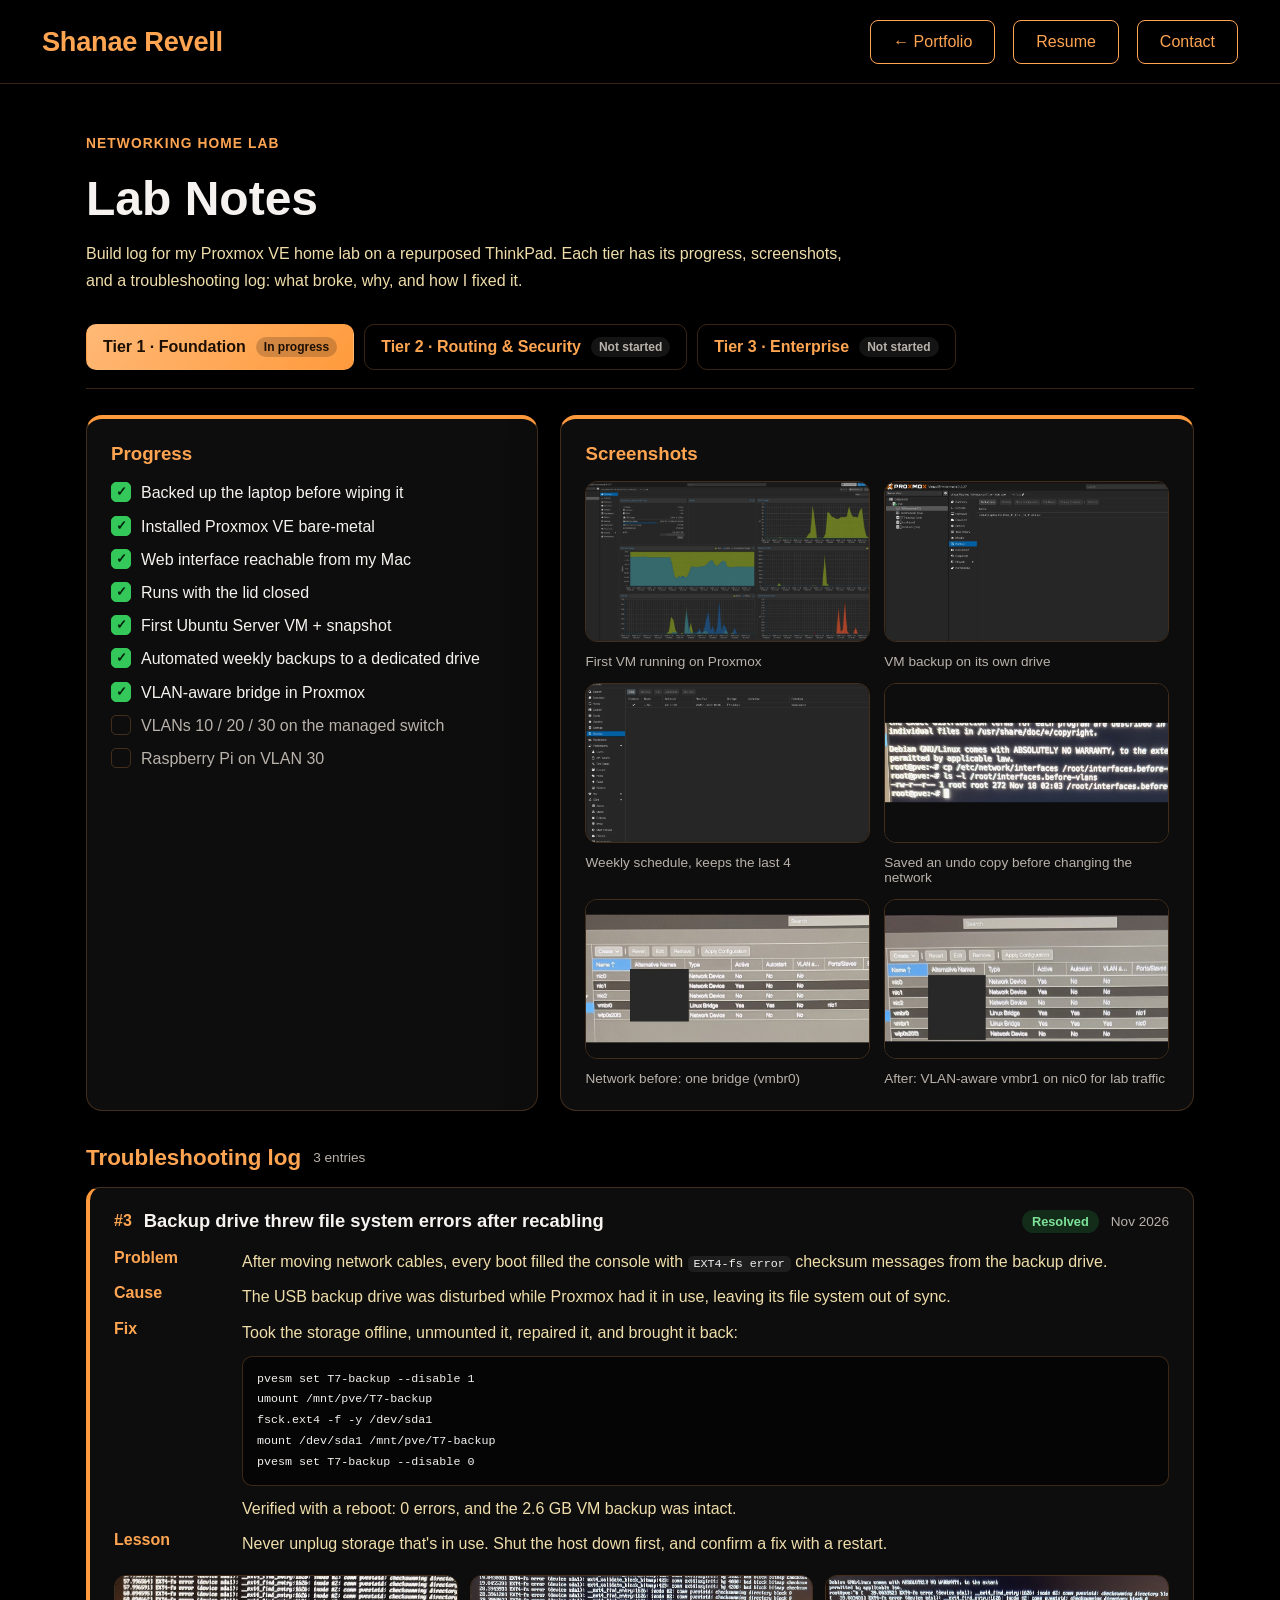
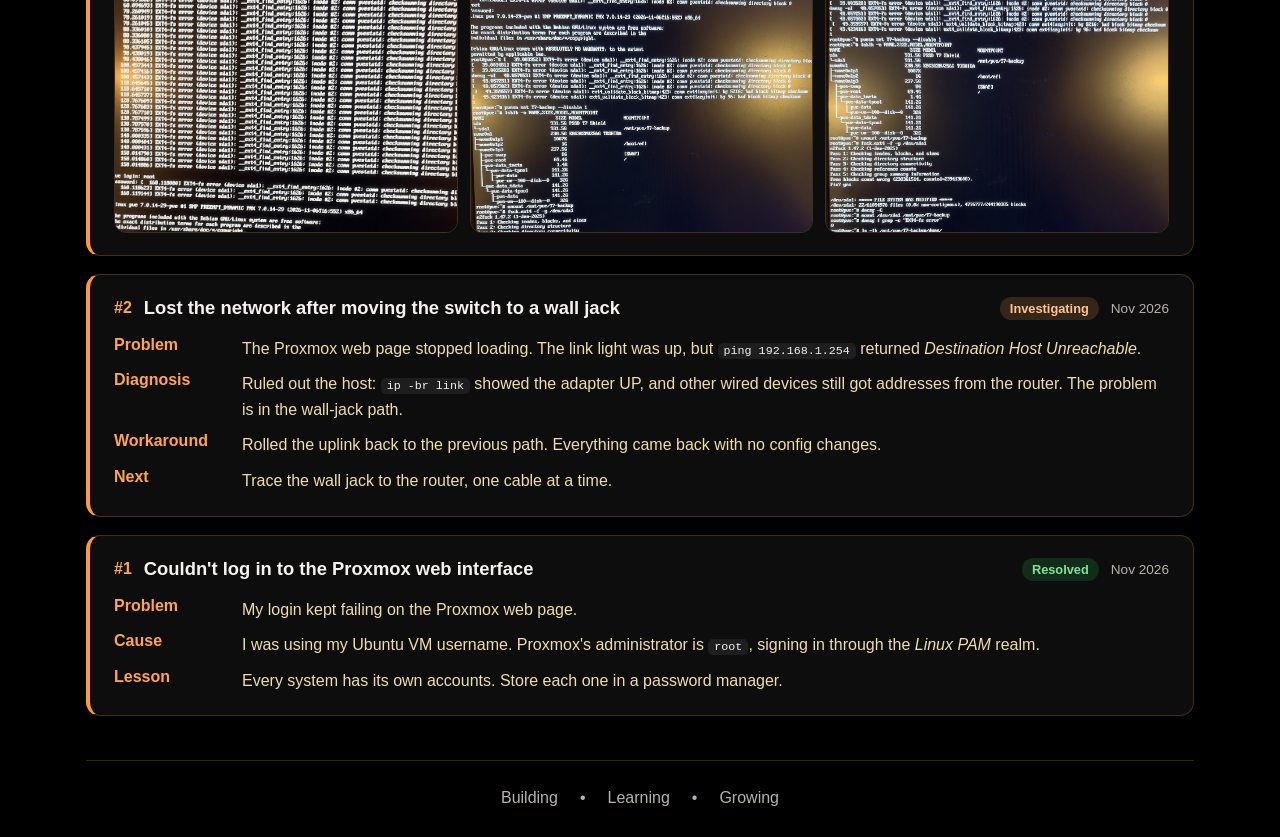
==== commit 7df52979: "Lab Notes: VLAN-aware bridge done, add before/after screenshots Co-Authored-By: Claude Opus 5.5 <nor" ====
--- a/homelab.html
+++ b/homelab.html
@@ -80,8 +80,8 @@
             <li class="done">Runs with the lid closed</li>
             <li class="done">First Ubuntu Server VM + snapshot</li>
             <li class="done">Automated weekly backups to a dedicated drive</li>
+            <li class="done">VLAN-aware bridge in Proxmox</li>
             <li>VLANs 10 / 20 / 30 on the managed switch</li>
-            <li>VLAN-aware bridge in Proxmox</li>
             <li>Raspberry Pi on VLAN 30</li>
           </ul>
         </div>
@@ -107,6 +107,24 @@
                 <img src="images/homelab/t1-backup-job-thumb.jpg" alt="Proxmox backup job: every Sunday at 01:00, keep last 4" />
               </button>
               <figcaption>Weekly schedule, keeps the last 4</figcaption>
+            </figure>
+            <figure>
+              <button type="button" class="screenshot-button" onclick="openImage('images/homelab/t1-vlan-undo-copy.jpg')">
+                <img src="images/homelab/t1-vlan-undo-copy-thumb.jpg" alt="Shell: copying /etc/network/interfaces to /root/interfaces.before-vlans" />
+              </button>
+              <figcaption>Saved an undo copy before changing the network</figcaption>
+            </figure>
+            <figure>
+              <button type="button" class="screenshot-button" onclick="openImage('images/homelab/t1-vlan-before.jpg')">
+                <img src="images/homelab/t1-vlan-before-thumb.jpg" alt="Proxmox network page before: one bridge, vmbr0 on nic1" />
+              </button>
+              <figcaption>Network before: one bridge (vmbr0)</figcaption>
+            </figure>
+            <figure>
+              <button type="button" class="screenshot-button" onclick="openImage('images/homelab/t1-vlan-after.jpg')">
+                <img src="images/homelab/t1-vlan-after-thumb.jpg" alt="Proxmox network page after: vmbr1 on nic0, VLAN aware Yes, comment lab trunk" />
+              </button>
+              <figcaption>After: VLAN-aware vmbr1 on nic0 for lab traffic</figcaption>
             </figure>
           </div>
         </div>
